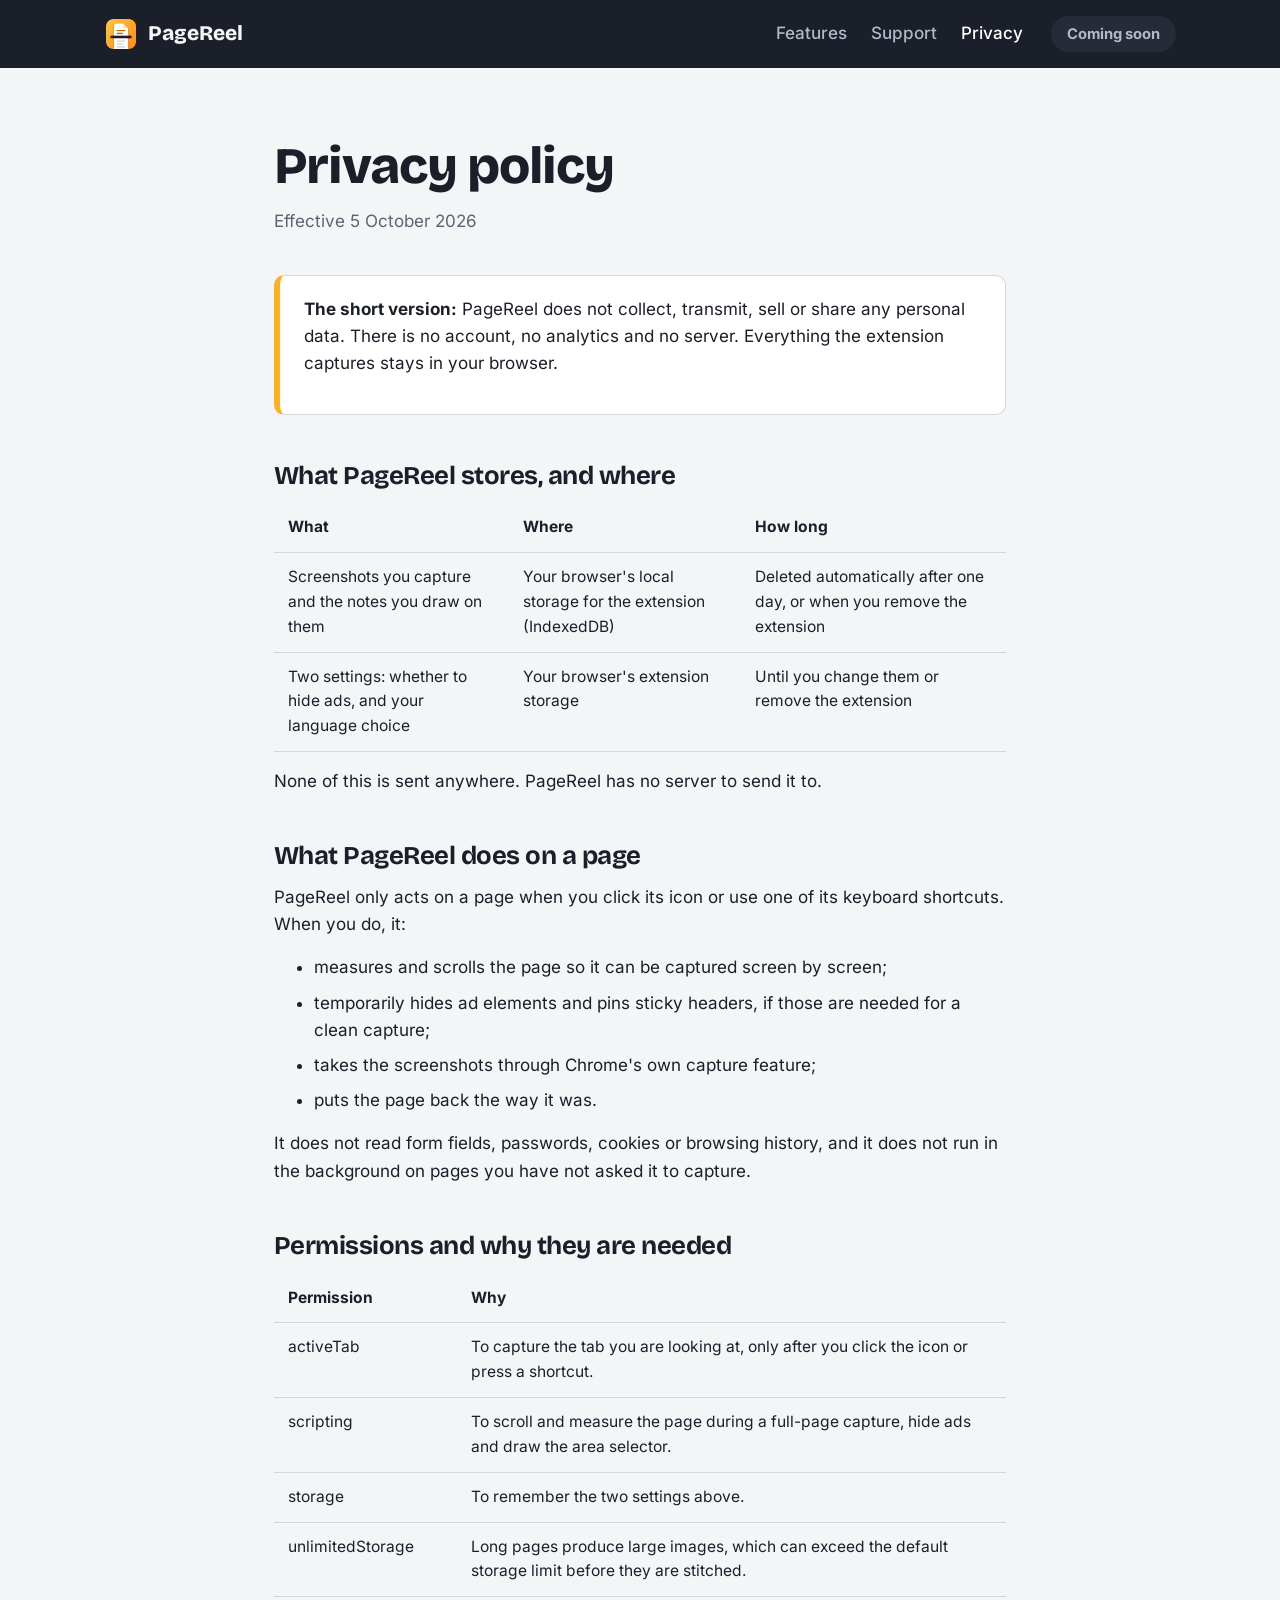
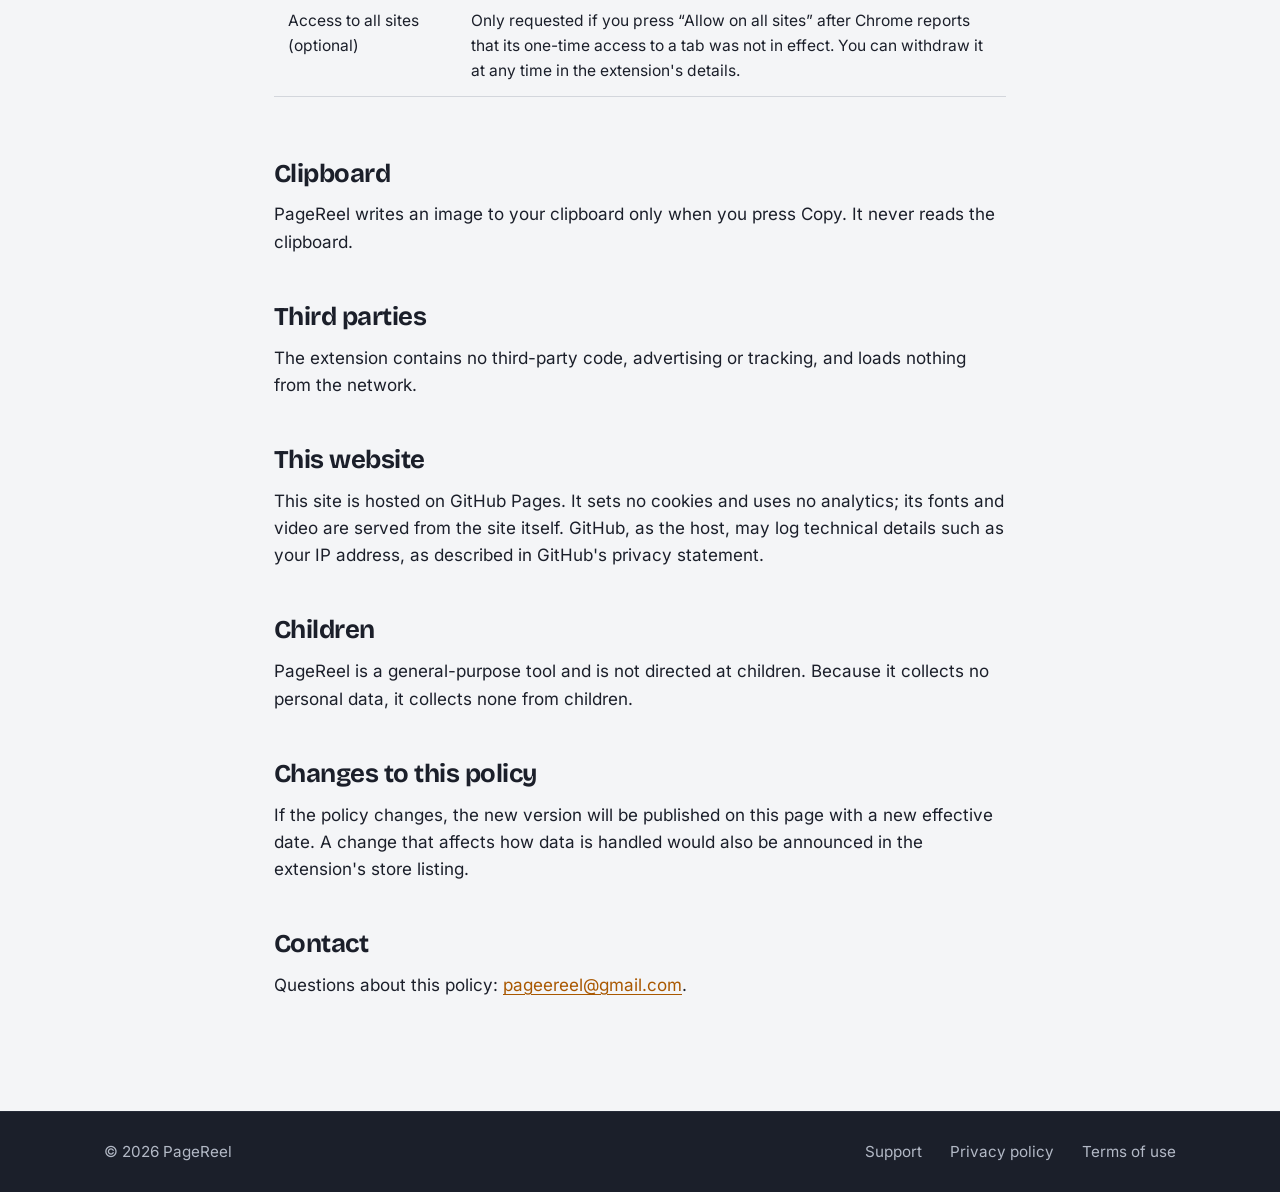
==== privacy.html @ f7834584 "Add files via upload" ====
<!doctype html>
<html lang="en">
<head>
<meta charset="utf-8">
<meta name="viewport" content="width=device-width, initial-scale=1">
<title>Privacy policy · PageReel</title>
<meta name="description" content="PageReel does not collect, transmit or sell any personal data. Captures stay in your browser.">
<meta property="og:title" content="Privacy policy · PageReel">
<meta property="og:description" content="PageReel does not collect, transmit or sell any personal data. Captures stay in your browser.">
<meta property="og:type" content="website">
<meta property="og:image" content="assets/img/og.png">
<meta name="twitter:card" content="summary_large_image">
<meta name="theme-color" content="#1b1f2a">
<link rel="icon" type="image/png" href="assets/img/favicon.png">
<link rel="preload" href="assets/fonts/bricolage-grotesque-latin-wght-normal.woff2" as="font" type="font/woff2" crossorigin>
<link rel="stylesheet" href="assets/style.css">
</head>
<body>
<header class="top"><div class="wrap">
  <a class="logo" href="index.html"><img src="assets/img/icon.png" alt="" width="34" height="34">PageReel</a>
  <nav aria-label="Main"><a href="index.html#features">Features</a><a href="support.html">Support</a><a href="privacy.html" aria-current="page">Privacy</a></nav>
  <a class="btn small" data-store href="#">Add to Chrome</a>
</div></header>

<main class="doc"><div class="wrap">
<h1>Privacy policy</h1>
<p class="dated">Effective 5 October 2026</p>
<div class="summary"><p><strong>The short version:</strong> PageReel does not collect, transmit, sell or share any personal data. There is no account, no analytics and no server. Everything the extension captures stays in your browser.</p></div>

<h2>What PageReel stores, and where</h2>
<div class="tablewrap"><table>
<tr><th>What</th><th>Where</th><th>How long</th></tr>
<tr><td>Screenshots you capture and the notes you draw on them</td><td>Your browser's local storage for the extension (IndexedDB)</td><td>Deleted automatically after one day, or when you remove the extension</td></tr>
<tr><td>Two settings: whether to hide ads, and your language choice</td><td>Your browser's extension storage</td><td>Until you change them or remove the extension</td></tr>
</table></div>
<p>None of this is sent anywhere. PageReel has no server to send it to.</p>

<h2>What PageReel does on a page</h2>
<p>PageReel only acts on a page when you click its icon or use one of its keyboard shortcuts. When you do, it:</p>
<ul>
<li>measures and scrolls the page so it can be captured screen by screen;</li>
<li>temporarily hides ad elements and pins sticky headers, if those are needed for a clean capture;</li>
<li>takes the screenshots through Chrome's own capture feature;</li>
<li>puts the page back the way it was.</li>
</ul>
<p>It does not read form fields, passwords, cookies or browsing history, and it does not run in the background on pages you have not asked it to capture.</p>

<h2>Permissions and why they are needed</h2>
<div class="tablewrap"><table>
<tr><th>Permission</th><th>Why</th></tr>
<tr><td>activeTab</td><td>To capture the tab you are looking at, only after you click the icon or press a shortcut.</td></tr>
<tr><td>scripting</td><td>To scroll and measure the page during a full-page capture, hide ads and draw the area selector.</td></tr>
<tr><td>storage</td><td>To remember the two settings above.</td></tr>
<tr><td>unlimitedStorage</td><td>Long pages produce large images, which can exceed the default storage limit before they are stitched.</td></tr>
<tr><td>Access to all sites (optional)</td><td>Only requested if you press “Allow on all sites” after Chrome reports that its one-time access to a tab was not in effect. You can withdraw it at any time in the extension's details.</td></tr>
</table></div>

<h2>Clipboard</h2>
<p>PageReel writes an image to your clipboard only when you press Copy. It never reads the clipboard.</p>

<h2>Third parties</h2>
<p>The extension contains no third-party code, advertising or tracking, and loads nothing from the network.</p>

<h2>This website</h2>
<p>This site is hosted on GitHub Pages. It sets no cookies and uses no analytics; its fonts and video are served from the site itself. GitHub, as the host, may log technical details such as your IP address, as described in GitHub's privacy statement.</p>

<h2>Children</h2>
<p>PageReel is a general-purpose tool and is not directed at children. Because it collects no personal data, it collects none from children.</p>

<h2>Changes to this policy</h2>
<p>If the policy changes, the new version will be published on this page with a new effective date. A change that affects how data is handled would also be announced in the extension's store listing.</p>

<h2>Contact</h2>
<p>Questions about this policy: <span data-email>use the support link on PageReel's Chrome Web Store listing</span>.</p>
</div></main>
<footer><div class="wrap">
  <span class="sp">© 2026 PageReel</span>
  <a href="support.html">Support</a><a href="privacy.html">Privacy policy</a><a href="terms.html">Terms of use</a>
</div></footer>
<script src="assets/site.js"></script>
</body>
</html>
---- assets/style.css ----
/* PageReel site. Brand tokens live here. */
@font-face{font-family:"Bricolage Grotesque";font-weight:200 800;font-display:swap;src:url(fonts/bricolage-grotesque-latin-wght-normal.woff2) format("woff2");unicode-range:U+0000-00FF,U+2000-206F,U+20AC,U+2122,U+2191,U+2193,U+2212}
@font-face{font-family:"Bricolage Grotesque";font-weight:200 800;font-display:swap;src:url(fonts/bricolage-grotesque-latin-ext-wght-normal.woff2) format("woff2");unicode-range:U+0100-02BA,U+1E00-1EFF}
@font-face{font-family:Inter;font-weight:100 900;font-display:swap;src:url(fonts/inter-latin-wght-normal.woff2) format("woff2");unicode-range:U+0000-00FF,U+2000-206F,U+20AC,U+2122,U+2191,U+2193,U+2212}
@font-face{font-family:Inter;font-weight:100 900;font-display:swap;src:url(fonts/inter-latin-ext-wght-normal.woff2) format("woff2");unicode-range:U+0100-02BA,U+1E00-1EFF}

:root{
  --ink:#1b1f2a; --slate:#262b38; --mist:#d3d6dc; --paper:#f4f5f7; --white:#fff;
  --amber:#ffb020; --amber-deep:#a95800; --amber-ink:#2a1a00; --muted:#5d6471; --muted-on-ink:#b3b9c6;
  --display:"Bricolage Grotesque",system-ui,sans-serif; --body:Inter,system-ui,-apple-system,"Segoe UI",sans-serif;
  --wrap:1120px;
}
*{box-sizing:border-box}
html{scroll-behavior:smooth;-webkit-text-size-adjust:100%}
body{margin:0;background:var(--paper);color:var(--ink);font:17px/1.6 var(--body)}
img,video{max-width:100%;height:auto;display:block}
a{color:var(--amber-deep);text-underline-offset:3px}
a:hover{color:var(--ink)}
:focus-visible{outline:3px solid var(--amber);outline-offset:3px;border-radius:4px}
.wrap{max-width:var(--wrap);margin:0 auto;padding:0 24px}
h1,h2,h3{font-family:var(--display);letter-spacing:-.02em;line-height:1.05;margin:0}
h1{font-size:clamp(2.6rem,6.2vw,4.6rem);font-weight:800}
h2{font-size:clamp(1.9rem,3.6vw,2.75rem);font-weight:700}
h3{font-size:1.3rem;font-weight:700;letter-spacing:-.01em;line-height:1.2}
p{margin:0}
.lead{font-size:1.2rem;line-height:1.55;max-width:34em}

/* header */
.top{background:var(--ink);color:var(--paper)}
.top .wrap{display:flex;align-items:center;gap:28px;min-height:68px}
.logo{display:flex;align-items:center;gap:10px;font:800 1.3rem/1 var(--display);color:inherit;text-decoration:none;margin-right:auto}
.logo img{width:34px;height:34px}
.top nav{display:flex;gap:24px}
.top nav a{color:var(--muted-on-ink);text-decoration:none;font-weight:500}
.top nav a:hover,.top nav a[aria-current]{color:var(--white)}
.btn{display:inline-block;font:700 1rem/1 var(--body);padding:.95em 1.4em;border-radius:999px;background:var(--amber);color:var(--amber-ink);text-decoration:none;border:0}
.btn:hover{background:#ffc04d;color:var(--amber-ink)}
.btn.small{padding:.7em 1.1em;font-size:.92rem}
.btn[aria-disabled="true"]{background:var(--slate);color:var(--muted-on-ink);cursor:default}
.light .btn[aria-disabled="true"]{background:var(--mist);color:var(--muted)}
.ghost{color:var(--paper);font-weight:600}
.ghost:hover{color:var(--amber)}

/* hero */
.hero{background:var(--ink);color:var(--paper);overflow:hidden}
.hero .wrap{display:grid;grid-template-columns:1.15fr .85fr;gap:48px;align-items:center;padding-top:72px;padding-bottom:0}
.hero .copy{padding-bottom:88px}
.hero .lead{color:var(--muted-on-ink);margin:24px 0 36px;max-width:25em}
.hero .cta{display:flex;flex-wrap:wrap;align-items:center;gap:22px}
.hero small{display:block;margin-top:18px;color:var(--muted-on-ink);font-size:.92rem}

/* the signature: the captured page as a strip of film running off the bottom of the hero */
.film{--fw:340px;--fh:560px;--hole:34px;position:relative;justify-self:center;align-self:end;width:calc(var(--fw) + var(--hole)*2);height:var(--fh);background:#0e1117;border-radius:12px 12px 0 0;overflow:hidden;box-shadow:0 0 0 1px rgb(255 255 255/.08)}
.film::before,.film::after{content:"";position:absolute;top:-40px;bottom:-40px;width:var(--hole);background:url("data:image/svg+xml,%3Csvg xmlns='http://www.w3.org/2000/svg' width='34' height='40'%3E%3Crect x='10' y='10' width='14' height='20' rx='4' fill='%23f4f5f7' fill-opacity='.22'/%3E%3C/svg%3E") repeat-y center top;animation:advance 16s cubic-bezier(.45,0,.55,1) 1.2s both}
.film::before{left:0}.film::after{right:0}
.film .frames{position:absolute;left:var(--hole);top:0;width:var(--fw);animation:advance 16s cubic-bezier(.45,0,.55,1) 1.2s both}
.film .frames img{width:100%;height:auto}
@keyframes advance{to{transform:translateY(calc(var(--fh) - var(--fw)*2.2736))}}
.film-wrap{position:relative;justify-self:center;align-self:end}
.film-wrap .menu{position:absolute;left:-104px;bottom:56px;width:262px;border-radius:12px;box-shadow:0 26px 60px rgb(0 0 0/.55)}
@media (prefers-reduced-motion:reduce){.film::before,.film::after,.film .frames{animation:none}html{scroll-behavior:auto}}

/* sections */
section{padding:96px 0}
.split{display:grid;grid-template-columns:1fr 1fr;gap:64px;align-items:center}
.stack>*+*{margin-top:18px}
.muted{color:var(--muted)}
.perf{height:22px;background:var(--ink) url("data:image/svg+xml,%3Csvg xmlns='http://www.w3.org/2000/svg' width='40' height='22'%3E%3Crect x='12' y='5' width='16' height='12' rx='3.5' fill='%23f4f5f7' fill-opacity='.2'/%3E%3C/svg%3E") repeat-x center}

.demo{background:var(--ink);padding:0 0 96px}
.demo video{width:100%;aspect-ratio:16/9;border-radius:16px;background:#000;box-shadow:0 0 0 1px rgb(255 255 255/.08)}

.modes{display:grid;grid-template-columns:repeat(3,1fr);gap:40px;margin-top:48px}
.mode{display:grid;grid-template-columns:auto 1fr;gap:6px 18px;align-items:start}
.mode p{grid-column:2;color:var(--muted)}
.mode kbd{grid-column:2;justify-self:start;margin-top:6px}
kbd{font:600 .82rem/1 var(--body);padding:.5em .7em;border-radius:7px;background:var(--white);border:1px solid var(--mist);color:var(--muted)}
/* same glyphs as the extension's own menu: how much of the page each mode takes */
.glyph{grid-row:1/4;position:relative;width:34px;height:46px;border:2px solid var(--ink);border-radius:4px;margin-top:2px}
.glyph::after{content:"";position:absolute;background:var(--amber);border-radius:1.5px}
.glyph.full::after{inset:3px}.glyph.visible::after{inset:3px 3px 22px}.glyph.region::after{inset:12px 3px 16px 12px;background:none;border:2px dashed var(--amber-deep)}

.band{background:var(--white)}
.compare{display:grid;grid-template-columns:1fr 1fr;gap:20px}
.compare figure{margin:0}
.compare .shot{height:440px;overflow:hidden;border-radius:12px;border:1px solid var(--mist);background:#fbf8f3}
.compare img{width:100%}
figcaption{margin-top:10px;font-size:.92rem;font-weight:600;color:var(--muted)}
.editor img{border-radius:14px;box-shadow:0 30px 70px rgb(27 31 42/.22),0 0 0 1px rgb(27 31 42/.08)}
.tools{display:flex;flex-wrap:wrap;gap:8px;padding:0;margin:26px 0 0;list-style:none}
.tools li{padding:.45em .9em;border-radius:999px;background:var(--white);border:1px solid var(--mist);font-weight:600;font-size:.95rem}

.facts{display:grid;grid-template-columns:repeat(3,1fr);gap:48px;margin-top:48px}
.facts h3{margin-bottom:8px}
.facts p{color:var(--muted)}

.final{background:var(--ink);color:var(--paper);text-align:left}
.final .wrap{display:flex;flex-wrap:wrap;align-items:center;justify-content:space-between;gap:28px}
.final p{color:var(--muted-on-ink);margin-top:10px}

footer{background:var(--ink);color:var(--muted-on-ink);font-size:.95rem;border-top:1px solid var(--slate)}
footer .wrap{display:flex;flex-wrap:wrap;gap:12px 28px;align-items:center;padding-top:28px;padding-bottom:28px}
footer a{color:var(--muted-on-ink);text-decoration:none}
footer a:hover{color:var(--white)}
footer .sp{margin-right:auto}

/* document pages: privacy, terms, support */
.doc{padding:72px 0 96px}
.doc .wrap{max-width:780px}
.doc h1{font-size:clamp(2.2rem,5vw,3.2rem)}
.doc .dated{color:var(--muted);margin:14px 0 40px}
.doc h2{font-size:1.6rem;margin:48px 0 14px}
.doc h3{margin:28px 0 8px}
.doc p,.doc ul,.doc ol,.doc table{margin:0 0 16px}
.doc li{margin-bottom:8px}
.doc .summary{background:var(--white);border:1px solid var(--mist);border-left:6px solid var(--amber);border-radius:10px;padding:20px 24px;margin-bottom:8px}
.doc table{width:100%;border-collapse:collapse;font-size:.97rem}
.doc th,.doc td{text-align:left;vertical-align:top;padding:12px 14px;border-bottom:1px solid var(--mist)}
.doc th{font-weight:700;white-space:nowrap}
.tablewrap{overflow-x:auto}
details{background:var(--white);border:1px solid var(--mist);border-radius:10px;padding:0 20px;margin-bottom:10px}
summary{cursor:pointer;font-weight:650;padding:16px 0;list-style-position:outside}
details[open] summary{border-bottom:1px solid var(--mist);margin-bottom:14px}
details p:last-child{padding-bottom:8px}

@media (max-width:900px){
  .hero .wrap,.split{grid-template-columns:1fr}
  .hero .wrap{padding-top:48px}
  .hero .copy{padding-bottom:40px}
  .film{--fw:240px;--fh:380px;--hole:28px}
  .film-wrap .menu{left:auto;right:-14px;width:170px;bottom:22px}
  .modes,.facts{grid-template-columns:1fr;gap:32px}
  section{padding:64px 0}
  .top nav{display:none}
  .compare .shot{height:300px}
}
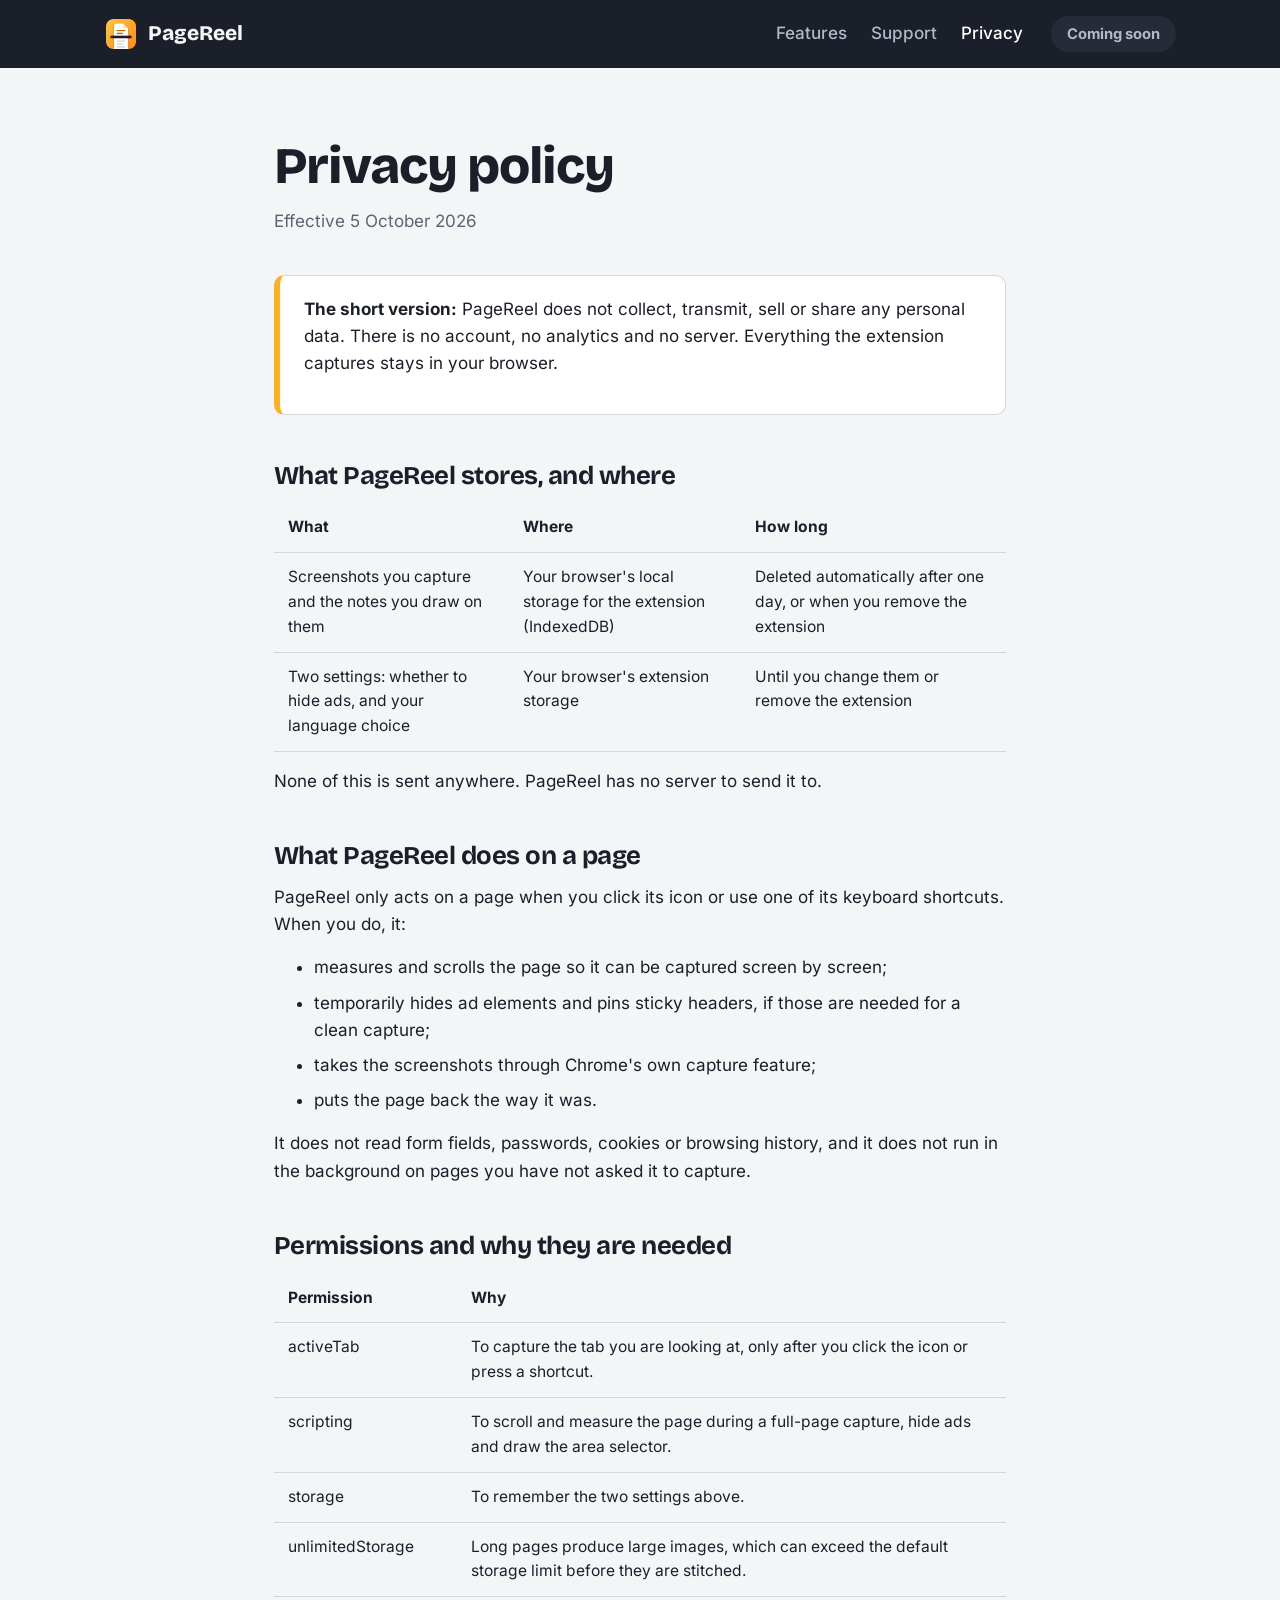
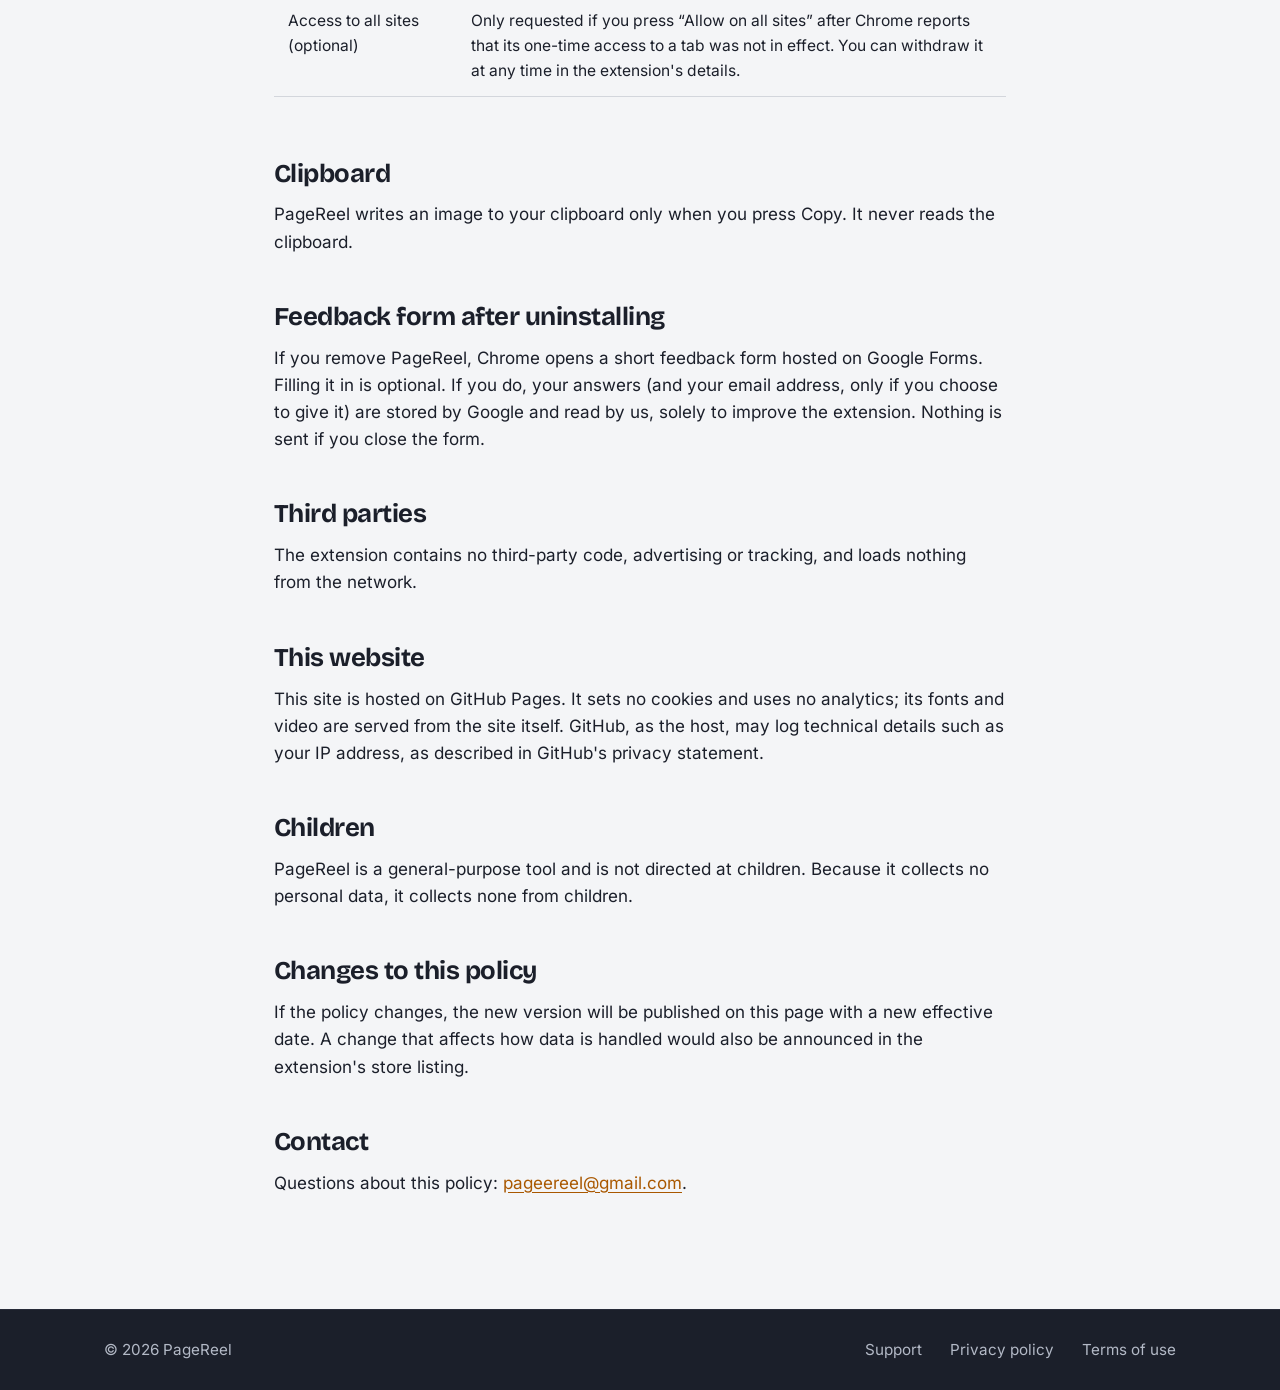
==== commit 2981744e: "Add files via upload" ====
--- a/privacy.html
+++ b/privacy.html
@@ -58,6 +58,9 @@
 <h2>Clipboard</h2>
 <p>PageReel writes an image to your clipboard only when you press Copy. It never reads the clipboard.</p>
 
+<h2>Feedback form after uninstalling</h2>
+<p>If you remove PageReel, Chrome opens a short feedback form hosted on Google Forms. Filling it in is optional. If you do, your answers (and your email address, only if you choose to give it) are stored by Google and read by us, solely to improve the extension. Nothing is sent if you close the form.</p>
+
 <h2>Third parties</h2>
 <p>The extension contains no third-party code, advertising or tracking, and loads nothing from the network.</p>
 
